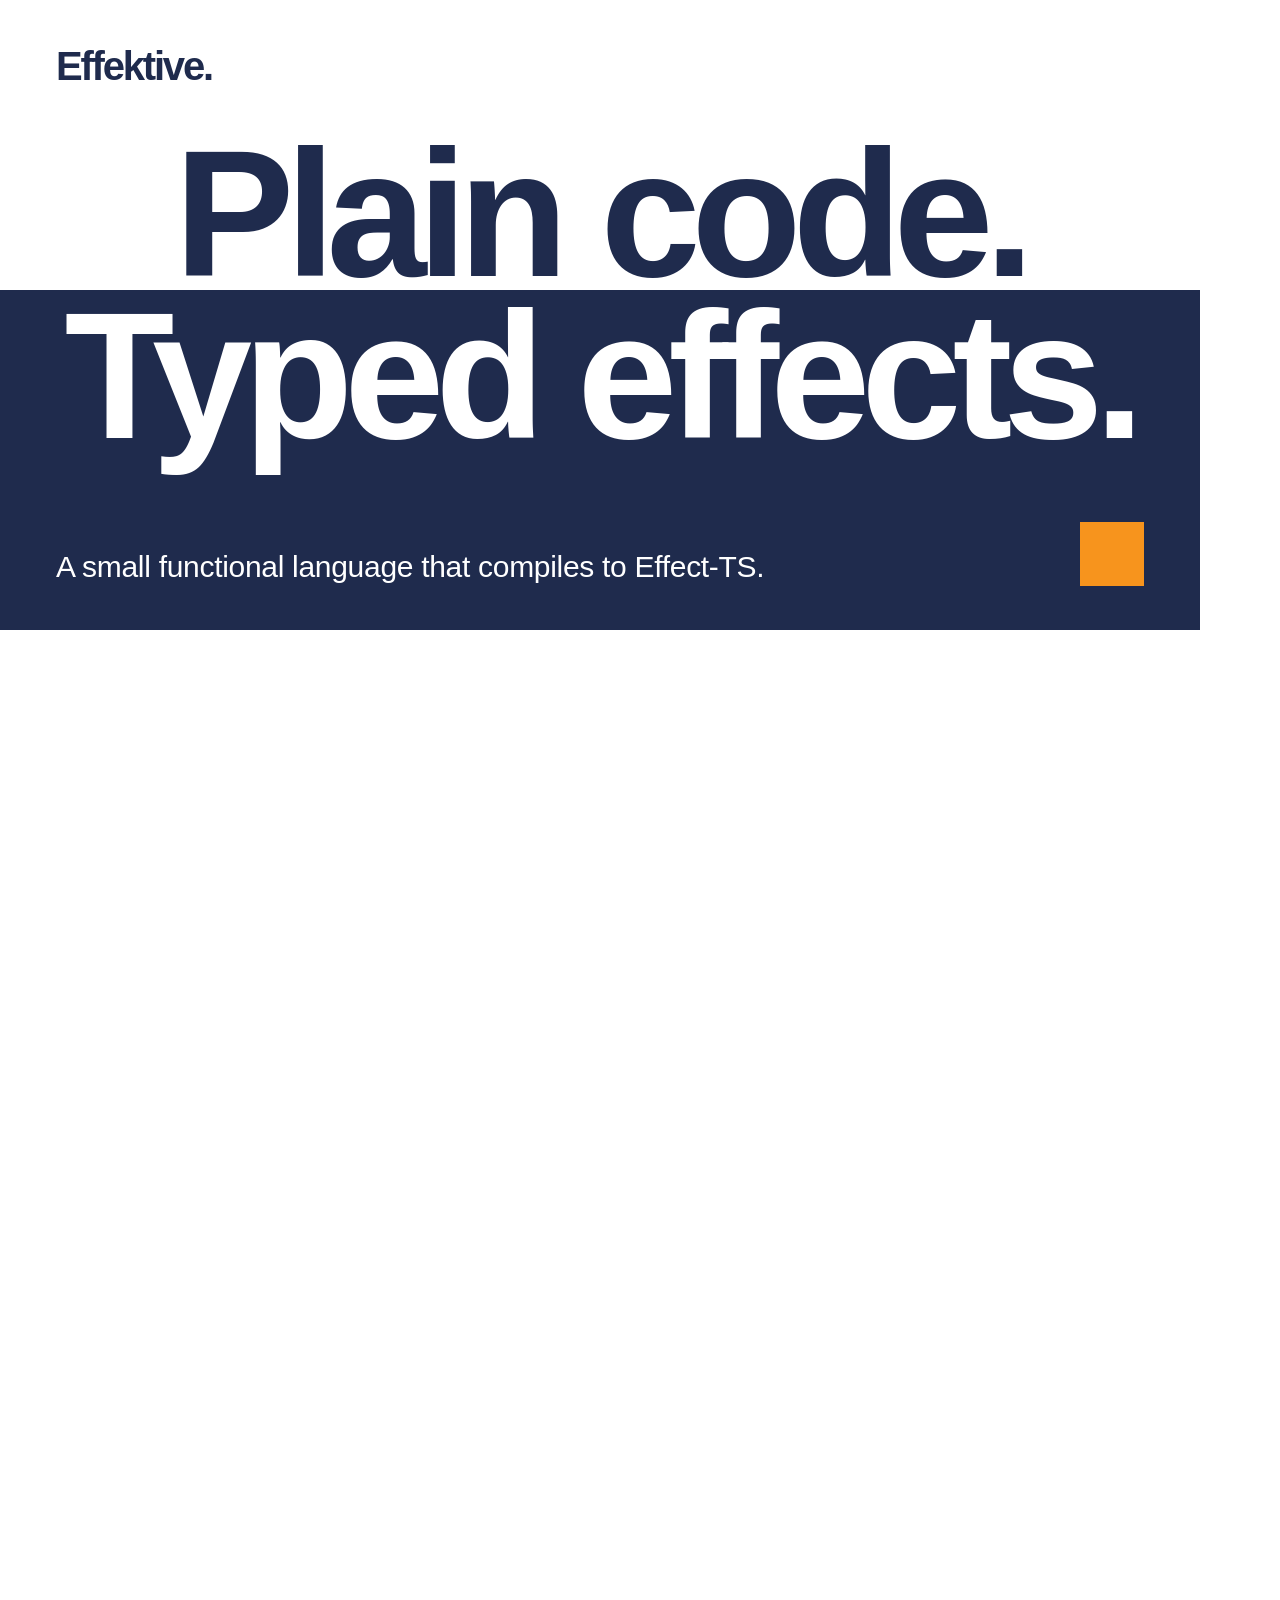
==== assets/og-card.html @ 2e22af50 "Say that Effektive compiles to Effect-TS, and what the compiler rejects The hero, the share card, an" ====
<!doctype html>
<!-- Source for public/og-image.png. Render: deno task og-image -->
<html lang="en"><head><meta charset="utf-8"><title>Effektive social card</title>
<style>
@font-face { font-family: "Bricolage Grotesque"; src: url("../public/fonts/bricolage-grotesque-latin.woff2") format("woff2"); font-weight: 200 800; }
* { box-sizing: border-box; margin: 0; }
html, body { width: 1200px; height: 630px; overflow: hidden; }
body { position: relative; background: #ffffff; color: #1f2b4d; font-family: "Bricolage Grotesque", Arial, sans-serif; }
.brand { position: absolute; top: 44px; left: 56px; font-size: 40px; font-weight: 600; letter-spacing: -.055em; }
h1 { position: absolute; inset: 0; display: grid; place-content: center; text-align: center; font-size: 180px; font-weight: 600; line-height: .84; letter-spacing: -.05em; padding-bottom: 40px; }
h1 span { display: block; }
h1 span + span { position: relative; color: #ffffff; padding-top: .06em; }
h1 span + span::before { content: ""; position: absolute; z-index: -1; inset: 0 -100vmax -100vmax; background: #1f2b4d; }
.subtitle { position: absolute; left: 56px; bottom: 44px; color: #ffffff; font-size: 30px; line-height: 1.3; letter-spacing: -.01em; }
.accent { position: absolute; right: 56px; bottom: 44px; width: 64px; height: 64px; background: #f7941d; }
</style></head>
<body><p class="brand">Effektive.</p><h1><span>Plain code.</span><span>Typed effects.</span></h1><p class="subtitle">A small functional language that compiles to Effect-TS.</p><span class="accent" aria-hidden="true"></span></body></html>
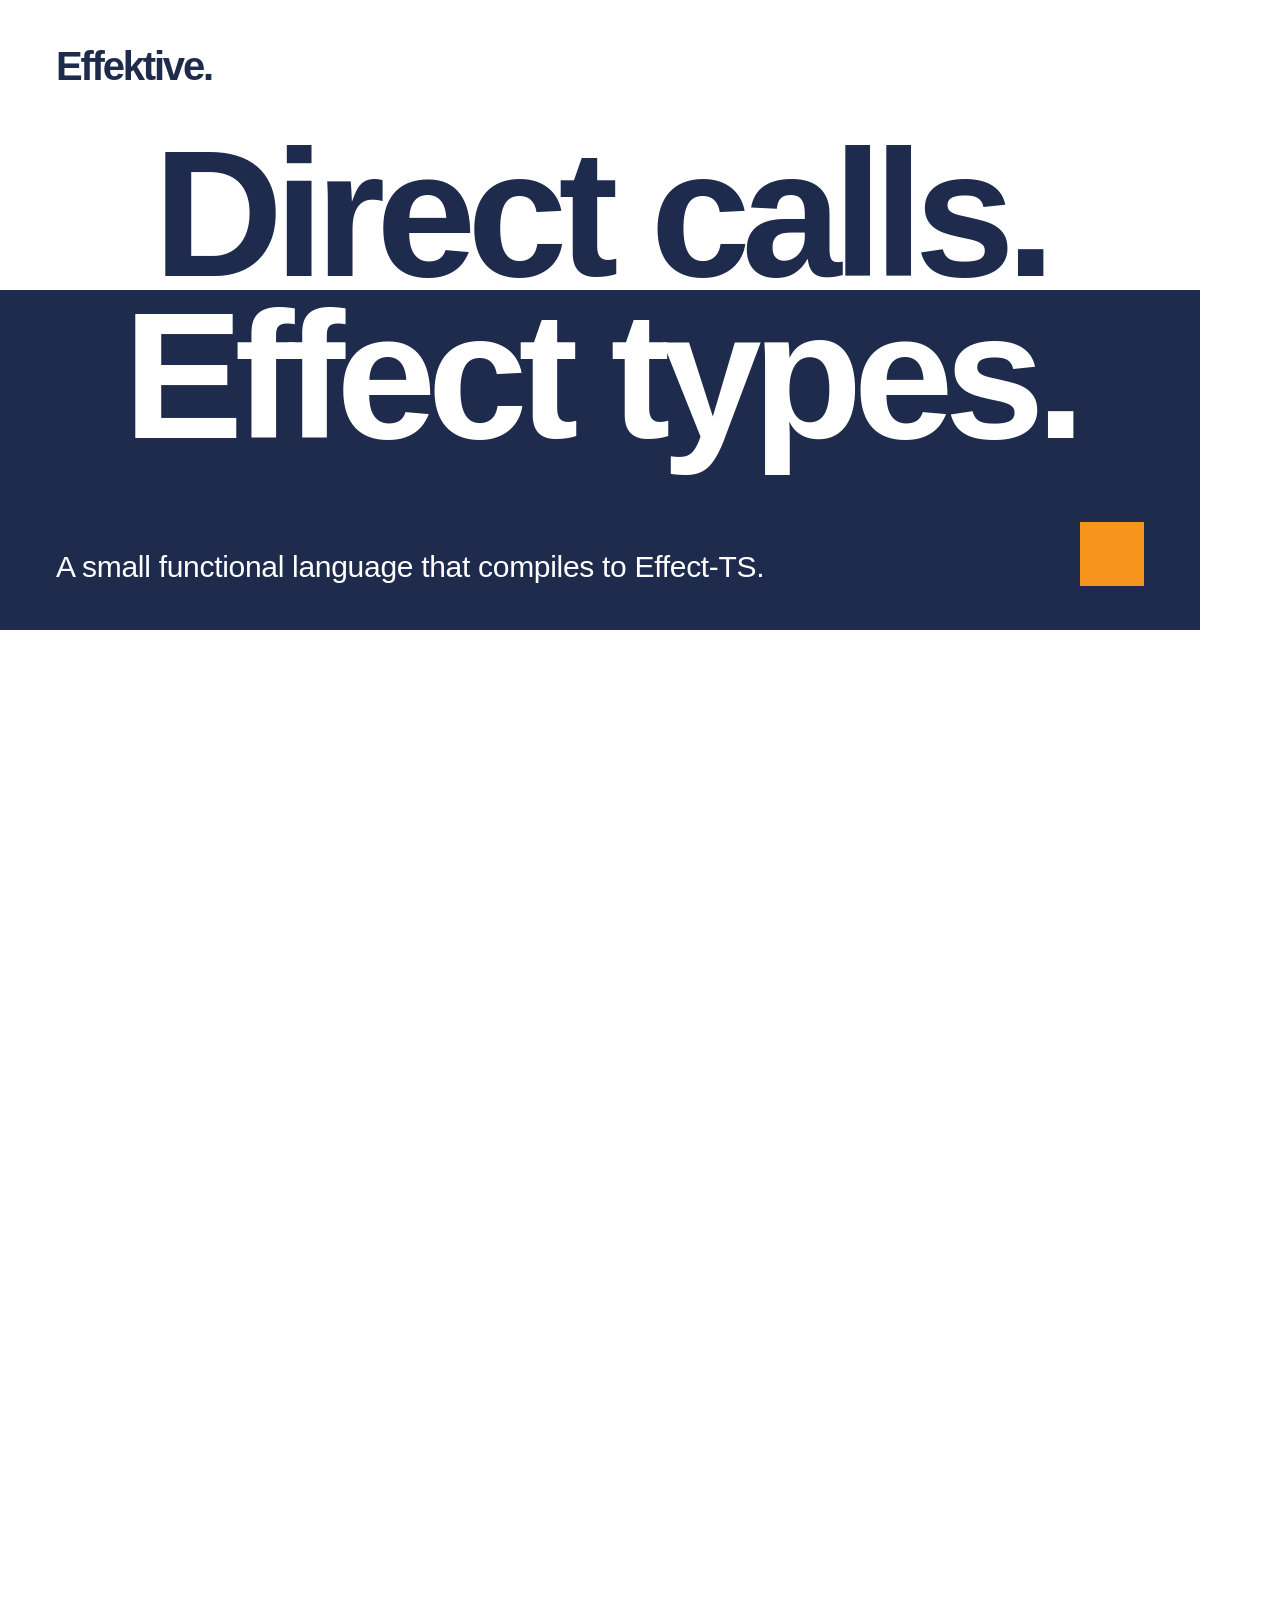
==== commit f562b5b2: "Lead the hero with direct calls and Effect types, and link the compiler The hero now says what a rea" ====
--- a/assets/og-card.html
+++ b/assets/og-card.html
@@ -14,4 +14,4 @@
 .subtitle { position: absolute; left: 56px; bottom: 44px; color: #ffffff; font-size: 30px; line-height: 1.3; letter-spacing: -.01em; }
 .accent { position: absolute; right: 56px; bottom: 44px; width: 64px; height: 64px; background: #f7941d; }
 </style></head>
-<body><p class="brand">Effektive.</p><h1><span>Plain code.</span><span>Typed effects.</span></h1><p class="subtitle">A small functional language that compiles to Effect-TS.</p><span class="accent" aria-hidden="true"></span></body></html>
+<body><p class="brand">Effektive.</p><h1><span>Direct calls.</span><span>Effect types.</span></h1><p class="subtitle">A small functional language that compiles to Effect-TS.</p><span class="accent" aria-hidden="true"></span></body></html>
